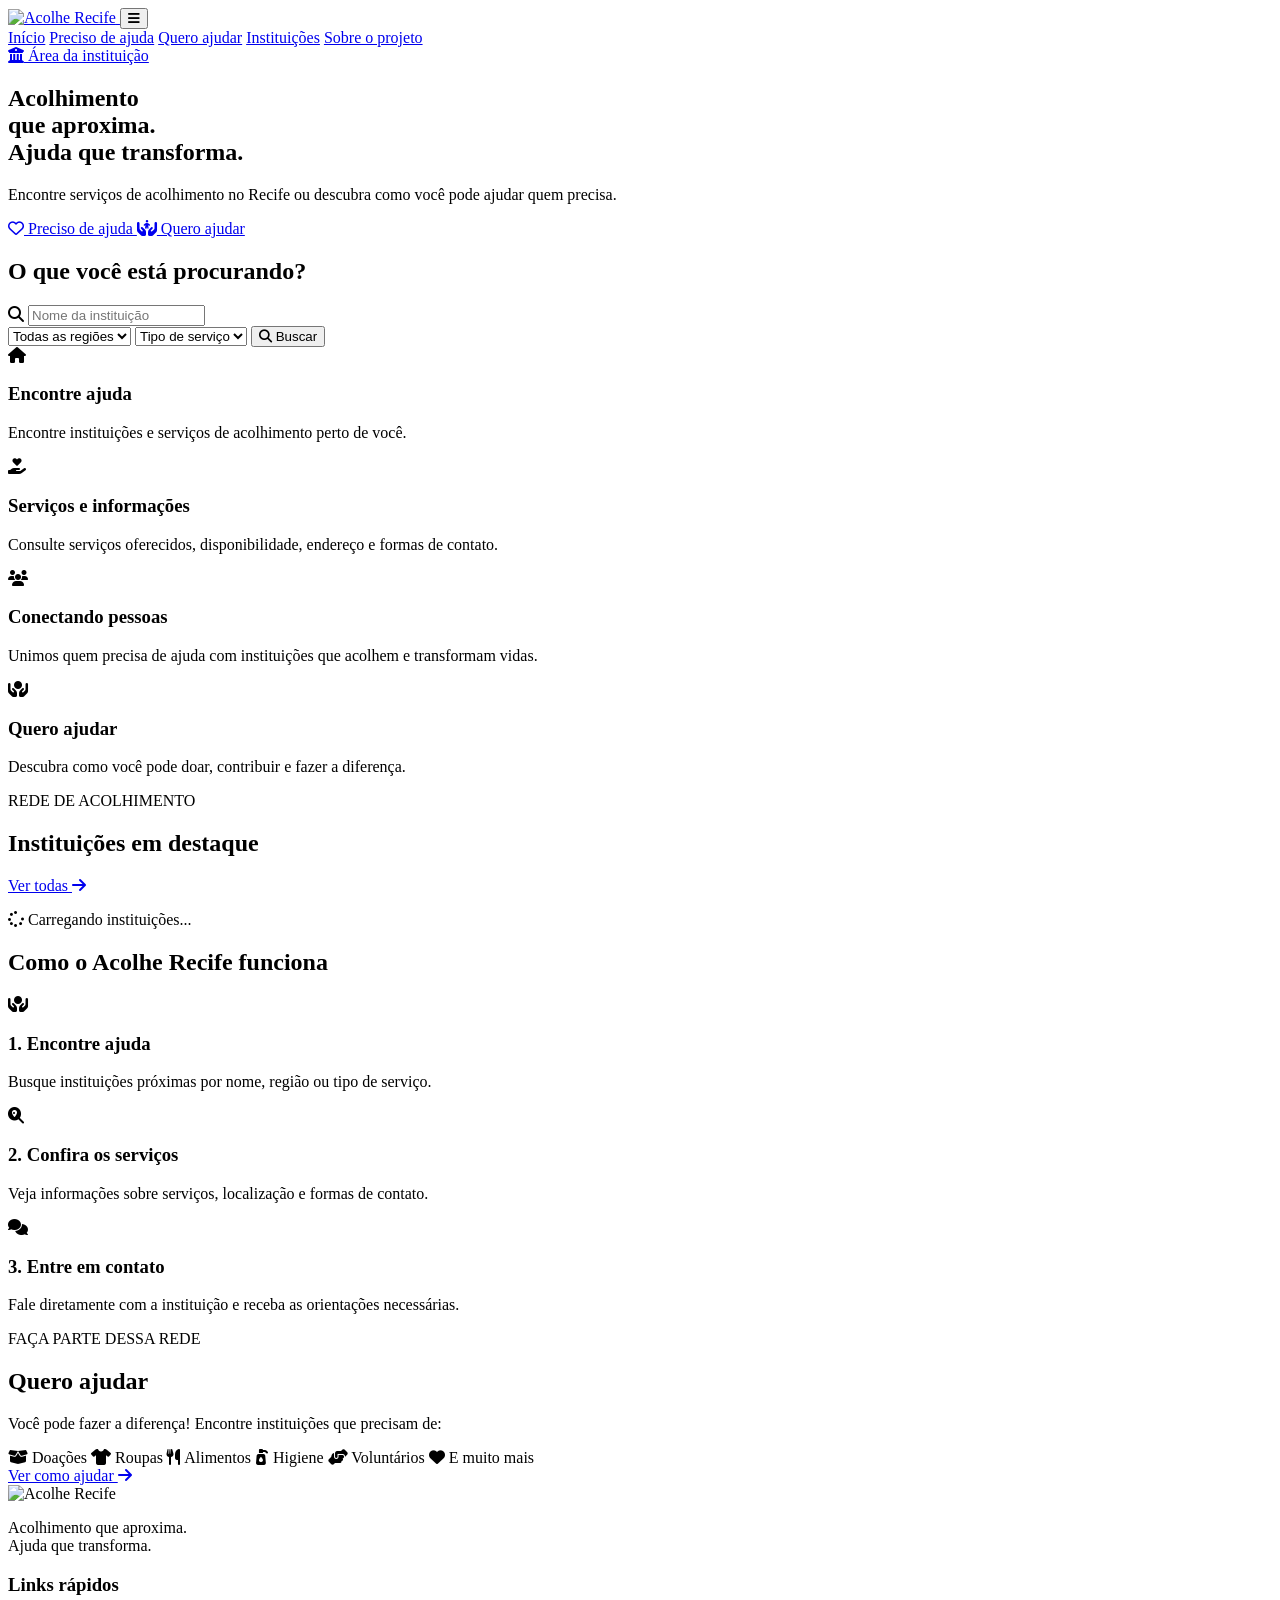
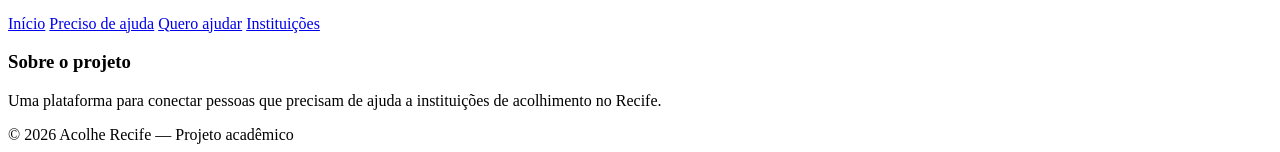
==== acolhe-recife/frontend/html/index.html @ af73bad9 "att site mudei o banco de dados e ajeitando o front Co-Authored-By: João Assis <229224528+JaoAssis28" ====
<!DOCTYPE html>
<html lang="pt-BR">
<head>
  <meta charset="UTF-8">
  <meta name="viewport" content="width=device-width, initial-scale=1.0">
  <meta name="theme-color" content="#063da8">
  <meta name="description" content="Acolhe Recife: encontre instituições de acolhimento, serviços de assistência e formas de ajudar no Recife.">

  <title>ABRICIFE | Acolhe Recife</title>

  <link rel="stylesheet" href="css/style.css">
  <link rel="stylesheet" href="https://cdnjs.cloudflare.com/ajax/libs/font-awesome/6.5.2/css/all.min.css">
  <script src="js/main.js" defer></script>
</head>

<body>

  <!-- HEADER -->
  <header class="header">
    <div class="header-container">

      <a href="index.html" class="logo" aria-label="Acolhe Recife - Início">
        <img src="assets/img/logo.png" alt="Acolhe Recife">
      </a>

      <button
        class="menu-toggle"
        id="menu-toggle"
        type="button"
        aria-label="Abrir menu"
        aria-expanded="false"
        aria-controls="menu"
      >
        <i class="fa-solid fa-bars"></i>
      </button>

      <nav class="menu" id="menu" aria-label="Navegação principal">
        <a href="index.html" class="active" aria-current="page">Início</a>
        <a href="preciso-ajuda.html">Preciso de ajuda</a>
        <a href="quero-ajudar.html">Quero ajudar</a>
        <a href="instituicoes.html">Instituições</a>
        <a href="sobre.html">Sobre o projeto</a>
      </nav>

      <a href="area-instituicao.html" class="btn-instituicao">
        <i class="fa-solid fa-building-columns"></i>
        <span>Área da instituição</span>
      </a>

    </div>
  </header>

  <main>

    <!-- HERO -->
    <section class="hero">
      <div class="hero-content">

        <h1>
          Acolhimento<br>
          que aproxima.<br>
          Ajuda que transforma.
        </h1>

        <p>
          Encontre serviços de acolhimento no Recife
          ou descubra como você pode ajudar
          quem precisa.
        </p>

        <div class="hero-buttons">
          <a href="preciso-ajuda.html" class="btn-primary">
            <i class="fa-regular fa-heart"></i>
            Preciso de ajuda
          </a>

          <a href="quero-ajudar.html" class="btn-secondary">
            <i class="fa-solid fa-hands-holding-child"></i>
            Quero ajudar
          </a>
        </div>

      </div>
    </section>

    <!-- BUSCA -->
    <section class="search-box" aria-labelledby="search-title">
      <h2 id="search-title">O que você está procurando?</h2>

      <form class="search-form" id="search-form">

        <div class="input-search">
          <i class="fa-solid fa-magnifying-glass" aria-hidden="true"></i>

          <input
            type="search"
            id="search-name"
            name="nome"
            placeholder="Nome da instituição"
            aria-label="Nome da instituição"
          >
        </div>

        <select id="search-region" name="regiao" aria-label="Região">
          <option value="">Todas as regiões</option>
          <option value="Boa Vista">Boa Vista</option>
          <option value="Santo Amaro">Santo Amaro</option>
          <option value="Imbiribeira">Imbiribeira</option>
          <option value="Cordeiro">Cordeiro</option>
        </select>

        <select id="search-service" name="servico" aria-label="Tipo de serviço">
          <option value="">Tipo de serviço</option>
          <option value="Acolhimento">Acolhimento</option>
          <option value="Alimentação">Alimentação</option>
          <option value="Higiene">Higiene</option>
          <option value="Saúde">Saúde</option>
          <option value="Psicossocial">Psicossocial</option>
          <option value="Oficinas">Oficinas</option>
        </select>

        <button type="submit" class="btn-search">
          <i class="fa-solid fa-magnifying-glass"></i>
          Buscar
        </button>

      </form>
    </section>

    <!-- BENEFÍCIOS -->
    <section class="benefits" aria-label="Como podemos ajudar">

      <article class="benefit">
        <div class="benefit-icon">
          <i class="fa-solid fa-house"></i>
        </div>

        <div>
          <h3>Encontre ajuda</h3>
          <p>
            Encontre instituições e serviços de
            acolhimento perto de você.
          </p>
        </div>
      </article>

      <article class="benefit">
        <div class="benefit-icon">
          <i class="fa-solid fa-hand-holding-heart"></i>
        </div>

        <div>
          <h3>Serviços e informações</h3>
          <p>
            Consulte serviços oferecidos,
            disponibilidade, endereço
            e formas de contato.
          </p>
        </div>
      </article>

      <article class="benefit">
        <div class="benefit-icon">
          <i class="fa-solid fa-users"></i>
        </div>

        <div>
          <h3>Conectando pessoas</h3>
          <p>
            Unimos quem precisa de ajuda com
            instituições que acolhem e
            transformam vidas.
          </p>
        </div>
      </article>

      <article class="benefit">
        <div class="benefit-icon">
          <i class="fa-solid fa-hands-holding-circle"></i>
        </div>

        <div>
          <h3>Quero ajudar</h3>
          <p>
            Descubra como você pode doar,
            contribuir e fazer a diferença.
          </p>
        </div>
      </article>

    </section>

    <!-- INSTITUIÇÕES -->
    <section class="institutions" id="instituicoes">

      <div class="section-header">
        <div>
          <span class="section-label">REDE DE ACOLHIMENTO</span>
          <h2>Instituições em destaque</h2>
        </div>

        <a href="instituicoes.html" class="see-all">
          Ver todas
          <i class="fa-solid fa-arrow-right"></i>
        </a>
      </div>

      <p class="search-feedback" id="search-feedback" role="status" aria-live="polite"></p>

      <div class="institution-list" id="lista-instituicoes">
        <p class="loading-message">
          <i class="fa-solid fa-spinner fa-spin"></i>
          Carregando instituições...
        </p>
      </div>

    </section>

    <!-- COMO FUNCIONA -->
    <section class="how-it-works">

      <div class="how-content">
        <h2>Como o Acolhe Recife funciona</h2>

        <div class="steps">

          <article class="step">
            <div class="step-icon">
              <i class="fa-solid fa-hands-holding-circle"></i>
            </div>
            <h3>1. Encontre ajuda</h3>
            <p>
              Busque instituições próximas por
              nome, região ou tipo de serviço.
            </p>
          </article>

          <article class="step">
            <div class="step-icon">
              <i class="fa-solid fa-magnifying-glass-location"></i>
            </div>
            <h3>2. Confira os serviços</h3>
            <p>
              Veja informações sobre serviços,
              localização e formas de contato.
            </p>
          </article>

          <article class="step">
            <div class="step-icon">
              <i class="fa-solid fa-comments"></i>
            </div>
            <h3>3. Entre em contato</h3>
            <p>
              Fale diretamente com a instituição
              e receba as orientações necessárias.
            </p>
          </article>

        </div>
      </div>

      <div class="help-content">
        <span class="section-label">FAÇA PARTE DESSA REDE</span>
        <h2>Quero ajudar</h2>

        <p>
          Você pode fazer a diferença!
          Encontre instituições que precisam de:
        </p>

        <div class="help-options">
          <span><i class="fa-solid fa-box-open"></i> Doações</span>
          <span><i class="fa-solid fa-shirt"></i> Roupas</span>
          <span><i class="fa-solid fa-utensils"></i> Alimentos</span>
          <span><i class="fa-solid fa-pump-soap"></i> Higiene</span>
          <span><i class="fa-solid fa-handshake-angle"></i> Voluntários</span>
          <span><i class="fa-solid fa-heart"></i> E muito mais</span>
        </div>

        <a href="quero-ajudar.html" class="btn-primary">
          Ver como ajudar
          <i class="fa-solid fa-arrow-right"></i>
        </a>
      </div>

    </section>

  </main>

  <!-- FOOTER -->
  <footer class="footer">
    <div class="footer-content">

      <div class="footer-brand">
        <img src="assets/img/logo.png" alt="Acolhe Recife">

        <p>
          Acolhimento que aproxima.<br>
          Ajuda que transforma.
        </p>
      </div>

      <div class="footer-links">
        <h3>Links rápidos</h3>
        <a href="index.html">Início</a>
        <a href="preciso-ajuda.html">Preciso de ajuda</a>
        <a href="quero-ajudar.html">Quero ajudar</a>
        <a href="instituicoes.html">Instituições</a>
      </div>

      <div class="footer-about">
        <h3>Sobre o projeto</h3>
        <p>
          Uma plataforma para conectar pessoas
          que precisam de ajuda a instituições
          de acolhimento no Recife.
        </p>
      </div>

    </div>

    <div class="copyright">
      © 2026 Acolhe Recife — Projeto acadêmico
    </div>
  </footer>

</body>
</html>
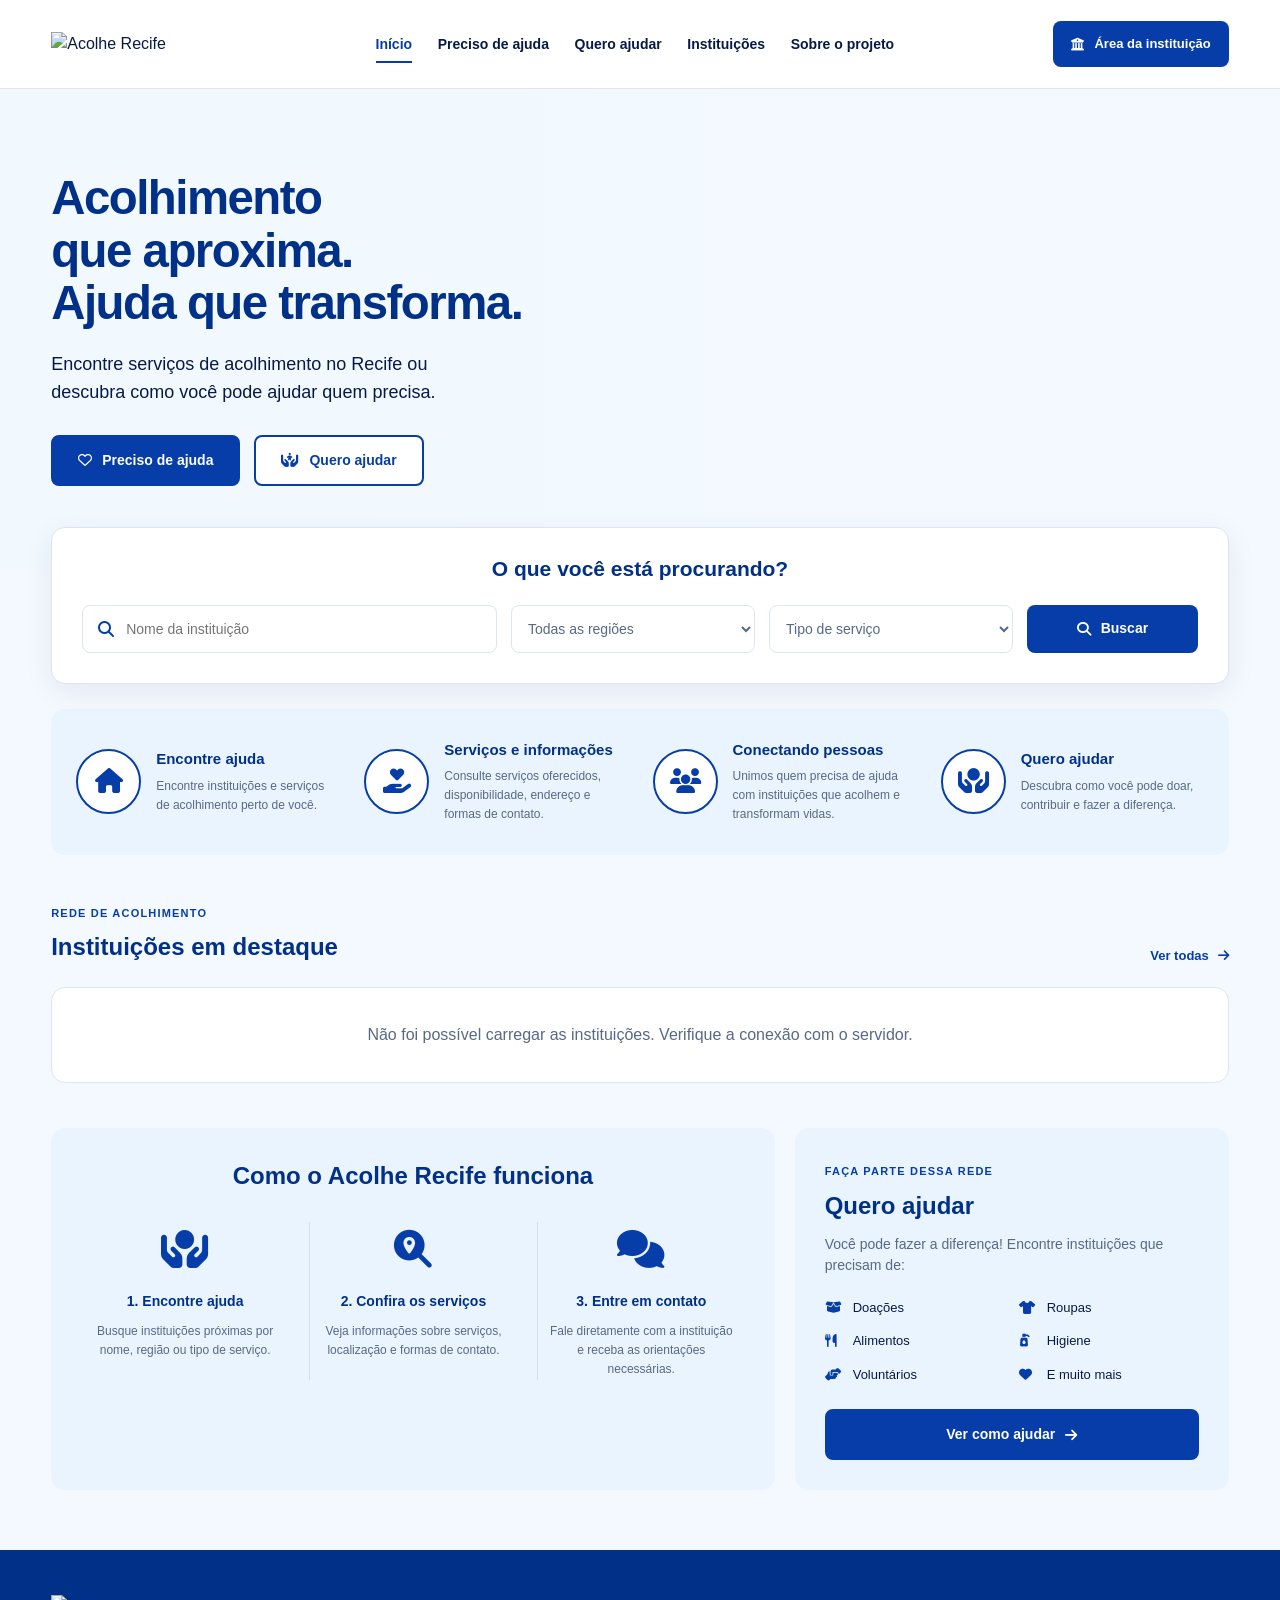
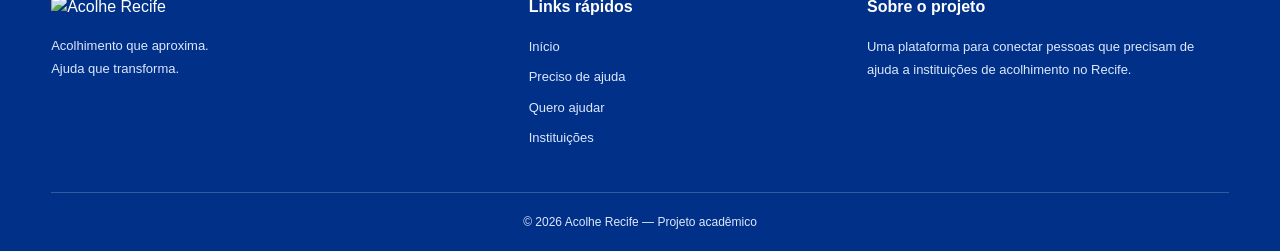
==== commit fa593569: "index e quero ajudar Co-Authored-By: João Assis <229224528+JaoAssis28@users.noreply.github.com> Co-A" ====
--- a/acolhe-recife/frontend/html/index.html
+++ b/acolhe-recife/frontend/html/index.html
@@ -4,23 +4,27 @@
   <meta charset="UTF-8">
   <meta name="viewport" content="width=device-width, initial-scale=1.0">
   <meta name="theme-color" content="#063da8">
-  <meta name="description" content="Acolhe Recife: encontre instituições de acolhimento, serviços de assistência e formas de ajudar no Recife.">
+  <meta
+    name="description"
+    content="Acolhe Recife: encontre instituições de acolhimento, serviços de assistência e formas de ajudar no Recife."
+  >
 
   <title>ABRICIFE | Acolhe Recife</title>
 
-  <link rel="stylesheet" href="css/style.css">
-  <link rel="stylesheet" href="https://cdnjs.cloudflare.com/ajax/libs/font-awesome/6.5.2/css/all.min.css">
-  <script src="js/main.js" defer></script>
+  <link rel="stylesheet" href="../css/style.css">
+  <link
+    rel="stylesheet"
+    href="https://cdnjs.cloudflare.com/ajax/libs/font-awesome/6.5.2/css/all.min.css"
+  >
+
+  <script src="../js/main.js" defer></script>
 </head>
 
 <body>
-
-  <!-- HEADER -->
   <header class="header">
     <div class="header-container">
-
       <a href="index.html" class="logo" aria-label="Acolhe Recife - Início">
-        <img src="assets/img/logo.png" alt="Acolhe Recife">
+        <img src="../assets/img/logo.png" alt="Acolhe Recife">
       </a>
 
       <button
@@ -42,20 +46,16 @@
         <a href="sobre.html">Sobre o projeto</a>
       </nav>
 
-      <a href="area-instituicao.html" class="btn-instituicao">
+      <a href="login.html" class="btn-instituicao">
         <i class="fa-solid fa-building-columns"></i>
         <span>Área da instituição</span>
       </a>
-
     </div>
   </header>
 
   <main>
-
-    <!-- HERO -->
     <section class="hero">
       <div class="hero-content">
-
         <h1>
           Acolhimento<br>
           que aproxima.<br>
@@ -64,8 +64,7 @@
 
         <p>
           Encontre serviços de acolhimento no Recife
-          ou descubra como você pode ajudar
-          quem precisa.
+          ou descubra como você pode ajudar quem precisa.
         </p>
 
         <div class="hero-buttons">
@@ -79,16 +78,13 @@
             Quero ajudar
           </a>
         </div>
-
-      </div>
-    </section>
-
-    <!-- BUSCA -->
+      </div>
+    </section>
+
     <section class="search-box" aria-labelledby="search-title">
       <h2 id="search-title">O que você está procurando?</h2>
 
       <form class="search-form" id="search-form">
-
         <div class="input-search">
           <i class="fa-solid fa-magnifying-glass" aria-hidden="true"></i>
 
@@ -123,13 +119,10 @@
           <i class="fa-solid fa-magnifying-glass"></i>
           Buscar
         </button>
-
       </form>
     </section>
 
-    <!-- BENEFÍCIOS -->
     <section class="benefits" aria-label="Como podemos ajudar">
-
       <article class="benefit">
         <div class="benefit-icon">
           <i class="fa-solid fa-house"></i>
@@ -153,8 +146,7 @@
           <h3>Serviços e informações</h3>
           <p>
             Consulte serviços oferecidos,
-            disponibilidade, endereço
-            e formas de contato.
+            disponibilidade, endereço e formas de contato.
           </p>
         </div>
       </article>
@@ -168,8 +160,7 @@
           <h3>Conectando pessoas</h3>
           <p>
             Unimos quem precisa de ajuda com
-            instituições que acolhem e
-            transformam vidas.
+            instituições que acolhem e transformam vidas.
           </p>
         </div>
       </article>
@@ -187,12 +178,9 @@
           </p>
         </div>
       </article>
-
-    </section>
-
-    <!-- INSTITUIÇÕES -->
+    </section>
+
     <section class="institutions" id="instituicoes">
-
       <div class="section-header">
         <div>
           <span class="section-label">REDE DE ACOLHIMENTO</span>
@@ -205,7 +193,12 @@
         </a>
       </div>
 
-      <p class="search-feedback" id="search-feedback" role="status" aria-live="polite"></p>
+      <p
+        class="search-feedback"
+        id="search-feedback"
+        role="status"
+        aria-live="polite"
+      ></p>
 
       <div class="institution-list" id="lista-instituicoes">
         <p class="loading-message">
@@ -213,21 +206,18 @@
           Carregando instituições...
         </p>
       </div>
-
-    </section>
-
-    <!-- COMO FUNCIONA -->
+    </section>
+
     <section class="how-it-works">
-
       <div class="how-content">
         <h2>Como o Acolhe Recife funciona</h2>
 
         <div class="steps">
-
           <article class="step">
             <div class="step-icon">
               <i class="fa-solid fa-hands-holding-circle"></i>
             </div>
+
             <h3>1. Encontre ajuda</h3>
             <p>
               Busque instituições próximas por
@@ -239,6 +229,7 @@
             <div class="step-icon">
               <i class="fa-solid fa-magnifying-glass-location"></i>
             </div>
+
             <h3>2. Confira os serviços</h3>
             <p>
               Veja informações sobre serviços,
@@ -250,13 +241,13 @@
             <div class="step-icon">
               <i class="fa-solid fa-comments"></i>
             </div>
+
             <h3>3. Entre em contato</h3>
             <p>
               Fale diretamente com a instituição
               e receba as orientações necessárias.
             </p>
           </article>
-
         </div>
       </div>
 
@@ -270,12 +261,35 @@
         </p>
 
         <div class="help-options">
-          <span><i class="fa-solid fa-box-open"></i> Doações</span>
-          <span><i class="fa-solid fa-shirt"></i> Roupas</span>
-          <span><i class="fa-solid fa-utensils"></i> Alimentos</span>
-          <span><i class="fa-solid fa-pump-soap"></i> Higiene</span>
-          <span><i class="fa-solid fa-handshake-angle"></i> Voluntários</span>
-          <span><i class="fa-solid fa-heart"></i> E muito mais</span>
+          <span>
+            <i class="fa-solid fa-box-open"></i>
+            Doações
+          </span>
+
+          <span>
+            <i class="fa-solid fa-shirt"></i>
+            Roupas
+          </span>
+
+          <span>
+            <i class="fa-solid fa-utensils"></i>
+            Alimentos
+          </span>
+
+          <span>
+            <i class="fa-solid fa-pump-soap"></i>
+            Higiene
+          </span>
+
+          <span>
+            <i class="fa-solid fa-handshake-angle"></i>
+            Voluntários
+          </span>
+
+          <span>
+            <i class="fa-solid fa-heart"></i>
+            E muito mais
+          </span>
         </div>
 
         <a href="quero-ajudar.html" class="btn-primary">
@@ -283,17 +297,13 @@
           <i class="fa-solid fa-arrow-right"></i>
         </a>
       </div>
-
-    </section>
-
+    </section>
   </main>
 
-  <!-- FOOTER -->
   <footer class="footer">
     <div class="footer-content">
-
       <div class="footer-brand">
-        <img src="assets/img/logo.png" alt="Acolhe Recife">
+        <img src="../assets/img/logo.png" alt="Acolhe Recife">
 
         <p>
           Acolhimento que aproxima.<br>
@@ -317,13 +327,11 @@
           de acolhimento no Recife.
         </p>
       </div>
-
     </div>
 
     <div class="copyright">
       © 2026 Acolhe Recife — Projeto acadêmico
     </div>
   </footer>
-
 </body>
 </html>
--- a/acolhe-recife/frontend/css/style.css
+++ b/acolhe-recife/frontend/css/style.css
@@ -0,0 +1,836 @@
+
+:root {
+  --primary: #063da8;
+  --primary-dark: #003087;
+  --primary-light: #eaf4ff;
+  --background: #f4f9ff;
+  --white: #ffffff;
+  --text: #071a45;
+  --muted: #586985;
+  --border: #dce5f0;
+  --shadow: 0 8px 30px rgba(7, 26, 69, 0.07);
+  --radius: 14px;
+}
+
+* {
+  margin: 0;
+  padding: 0;
+  box-sizing: border-box;
+}
+
+html {
+  scroll-behavior: smooth;
+}
+
+body {
+  font-family: Arial, Helvetica, sans-serif;
+  color: var(--text);
+  background: var(--background);
+  line-height: 1.5;
+}
+
+a {
+  text-decoration: none;
+  color: inherit;
+}
+
+button,
+input,
+select {
+  font: inherit;
+}
+
+button {
+  cursor: pointer;
+}
+
+img {
+  display: block;
+  max-width: 100%;
+}
+
+:focus-visible {
+  outline: 3px solid #57a9ff;
+  outline-offset: 3px;
+}
+
+/* HEADER */
+
+.header {
+  position: relative;
+  z-index: 20;
+  background: var(--white);
+  border-bottom: 1px solid var(--border);
+}
+
+.header-container {
+  width: min(1400px, 92%);
+  min-height: 88px;
+  margin: auto;
+  display: flex;
+  align-items: center;
+  justify-content: space-between;
+  gap: 25px;
+}
+
+.logo {
+  flex-shrink: 0;
+}
+
+.logo img {
+  width: 165px;
+  max-height: 65px;
+  object-fit: contain;
+}
+
+.menu {
+  display: flex;
+  align-items: center;
+  justify-content: center;
+  gap: clamp(15px, 2vw, 35px);
+  flex: 1;
+}
+
+.menu a {
+  position: relative;
+  padding: 12px 0;
+  font-size: 14px;
+  font-weight: 600;
+  white-space: nowrap;
+  transition: color 0.2s;
+}
+
+.menu a:hover,
+.menu a.active {
+  color: var(--primary);
+}
+
+.menu a.active::after {
+  content: "";
+  position: absolute;
+  bottom: 4px;
+  left: 0;
+  width: 100%;
+  height: 2px;
+  background: var(--primary);
+}
+
+.btn-instituicao,
+.btn-primary,
+.btn-secondary,
+.btn-search,
+.btn-detalhes {
+  display: inline-flex;
+  align-items: center;
+  justify-content: center;
+  gap: 10px;
+  border-radius: 8px;
+  font-weight: 700;
+  transition:
+    background 0.2s,
+    color 0.2s,
+    border-color 0.2s,
+    transform 0.2s;
+}
+
+.btn-instituicao {
+  padding: 13px 18px;
+  background: var(--primary);
+  color: var(--white);
+  font-size: 13px;
+  white-space: nowrap;
+}
+
+.btn-instituicao:hover,
+.btn-primary:hover,
+.btn-search:hover {
+  background: var(--primary-dark);
+  transform: translateY(-2px);
+}
+
+.menu-toggle {
+  display: none;
+  border: 0;
+  background: transparent;
+  color: var(--primary);
+  font-size: 23px;
+}
+
+/* HERO */
+
+.hero {
+  position: relative;
+  min-height: 480px;
+  display: flex;
+  align-items: center;
+  padding: 65px max(4%, calc((100% - 1400px) / 2));
+  overflow: hidden;
+
+  background:
+    linear-gradient(
+      90deg,
+      #f1f9ff 0%,
+      rgba(241, 249, 255, 0.98) 25%,
+      rgba(241, 249, 255, 0.82) 40%,
+      rgba(241, 249, 255, 0.15) 70%
+    ),
+    url("../assets/img/recife.jpg") center / cover no-repeat;
+}
+
+.hero-content {
+  position: relative;
+  z-index: 1;
+  max-width: 610px;
+}
+
+.hero h1 {
+  color: var(--primary-dark);
+  font-size: clamp(34px, 3.7vw, 54px);
+  line-height: 1.1;
+  letter-spacing: -1.5px;
+  margin-bottom: 22px;
+}
+
+.hero p {
+  max-width: 440px;
+  font-size: 18px;
+  line-height: 1.55;
+  margin-bottom: 28px;
+}
+
+.hero-buttons {
+  display: flex;
+  flex-wrap: wrap;
+  gap: 14px;
+}
+
+.btn-primary,
+.btn-secondary {
+  min-height: 48px;
+  padding: 13px 25px;
+  font-size: 14px;
+}
+
+.btn-primary {
+  background: var(--primary);
+  color: var(--white);
+  border: 2px solid var(--primary);
+}
+
+.btn-secondary {
+  background: var(--white);
+  color: var(--primary);
+  border: 2px solid var(--primary);
+}
+
+.btn-secondary:hover {
+  background: var(--primary-light);
+  transform: translateY(-2px);
+}
+
+/* BUSCA */
+
+.search-box {
+  position: relative;
+  z-index: 5;
+  width: min(1200px, 92%);
+  margin: -42px auto 25px;
+  padding: 25px 30px 30px;
+  background: var(--white);
+  border: 1px solid var(--border);
+  border-radius: var(--radius);
+  box-shadow: var(--shadow);
+}
+
+.search-box h2 {
+  text-align: center;
+  color: var(--primary-dark);
+  font-size: 21px;
+  margin-bottom: 20px;
+}
+
+.search-form {
+  display: grid;
+  grid-template-columns: 1.7fr 1fr 1fr 0.7fr;
+  gap: 14px;
+}
+
+.input-search,
+.search-form select {
+  width: 100%;
+  min-width: 0;
+  height: 48px;
+  border: 1px solid var(--border);
+  border-radius: 8px;
+  background: var(--white);
+}
+
+.input-search {
+  display: flex;
+  align-items: center;
+  gap: 12px;
+  padding: 0 15px;
+}
+
+.input-search i {
+  color: var(--primary);
+}
+
+.input-search input {
+  width: 100%;
+  min-width: 0;
+  height: 100%;
+  border: 0;
+  outline: 0;
+  background: transparent;
+  font-size: 14px;
+}
+
+.search-form select {
+  padding: 0 12px;
+  color: var(--muted);
+  font-size: 14px;
+}
+
+.btn-search {
+  min-height: 48px;
+  border: 0;
+  background: var(--primary);
+  color: var(--white);
+  font-size: 14px;
+}
+
+/* BENEFÍCIOS */
+
+.benefits {
+  width: min(1400px, 92%);
+  margin: 25px auto;
+  padding: 30px 25px;
+  display: grid;
+  grid-template-columns: repeat(4, minmax(0, 1fr));
+  gap: 25px;
+  background: #eaf4ff;
+  border-radius: var(--radius);
+}
+
+.benefit {
+  display: flex;
+  align-items: center;
+  gap: 15px;
+}
+
+.benefit-icon {
+  width: 65px;
+  height: 65px;
+  flex-shrink: 0;
+  display: flex;
+  align-items: center;
+  justify-content: center;
+  border: 2px solid var(--primary);
+  border-radius: 50%;
+  color: var(--primary);
+  background: var(--white);
+  font-size: 25px;
+}
+
+.benefit h3 {
+  color: var(--primary-dark);
+  font-size: 15px;
+  margin-bottom: 6px;
+}
+
+.benefit p {
+  color: var(--muted);
+  font-size: 12px;
+  line-height: 1.6;
+}
+
+/* INSTITUIÇÕES */
+
+.institutions {
+  width: min(1400px, 92%);
+  margin: 45px auto;
+}
+
+.section-header {
+  display: flex;
+  align-items: end;
+  justify-content: space-between;
+  gap: 20px;
+  margin-bottom: 22px;
+}
+
+.section-label {
+  display: inline-block;
+  color: var(--primary);
+  font-size: 11px;
+  font-weight: 800;
+  letter-spacing: 1.2px;
+  margin-bottom: 8px;
+}
+
+.section-header h2,
+.how-it-works h2 {
+  color: var(--primary-dark);
+  font-size: 24px;
+}
+
+.see-all {
+  display: inline-flex;
+  align-items: center;
+  gap: 9px;
+  color: var(--primary);
+  font-size: 13px;
+  font-weight: 700;
+}
+
+.see-all:hover {
+  text-decoration: underline;
+}
+
+.search-feedback {
+  color: var(--muted);
+  font-size: 13px;
+  margin-bottom: 12px;
+}
+
+.search-feedback:empty {
+  display: none;
+}
+
+.institution-list {
+  display: grid;
+  grid-template-columns: repeat(4, minmax(0, 1fr));
+  gap: 20px;
+}
+
+.institution-card {
+  display: flex;
+  flex-direction: column;
+  overflow: hidden;
+  background: var(--white);
+  border: 1px solid var(--border);
+  border-radius: 12px;
+  box-shadow: 0 3px 15px rgba(7, 26, 69, 0.04);
+  transition: transform 0.2s, box-shadow 0.2s;
+}
+
+.institution-card:hover {
+  transform: translateY(-4px);
+  box-shadow: var(--shadow);
+}
+
+.institution-image {
+  height: 145px;
+  display: flex;
+  align-items: center;
+  justify-content: center;
+  background: linear-gradient(135deg, #dceeff, #f0f8ff);
+  color: var(--primary);
+  font-size: 38px;
+}
+
+.institution-info {
+  display: flex;
+  flex-direction: column;
+  flex: 1;
+  padding: 18px;
+}
+
+.status {
+  align-self: flex-start;
+  display: inline-flex;
+  align-items: center;
+  padding: 5px 10px;
+  margin-bottom: 12px;
+  border-radius: 20px;
+  font-size: 11px;
+  font-weight: 700;
+}
+
+.available {
+  color: #16834c;
+  background: #e5f8ed;
+}
+
+.limited {
+  color: #a66a00;
+  background: #fff3d9;
+}
+
+.unavailable {
+  color: #bd3030;
+  background: #ffebeb;
+}
+
+.unknown {
+  color: #52617c;
+  background: #edf1f6;
+}
+
+.institution-info h3 {
+  color: var(--primary-dark);
+  font-size: 16px;
+  line-height: 1.35;
+  margin-bottom: 12px;
+}
+
+.institution-info p {
+  color: var(--muted);
+  font-size: 12px;
+  line-height: 1.6;
+  margin-bottom: 10px;
+  overflow-wrap: anywhere;
+}
+
+.location i {
+  color: var(--primary);
+  margin-right: 5px;
+}
+
+.btn-detalhes {
+  width: 100%;
+  min-height: 39px;
+  padding: 9px 12px;
+  margin-top: auto;
+  border: 1px solid var(--primary);
+  color: var(--primary);
+  background: var(--white);
+  font-size: 12px;
+}
+
+.btn-detalhes:hover {
+  background: var(--primary);
+  color: var(--white);
+}
+
+.loading-message,
+.empty-message {
+  grid-column: 1 / -1;
+  padding: 35px 20px;
+  text-align: center;
+  color: var(--muted);
+  background: var(--white);
+  border: 1px solid var(--border);
+  border-radius: var(--radius);
+}
+
+/* COMO FUNCIONA */
+
+.how-it-works {
+  width: min(1400px, 92%);
+  margin: 45px auto 60px;
+  display: grid;
+  grid-template-columns: 1.5fr 0.9fr;
+  gap: 20px;
+}
+
+.how-content,
+.help-content {
+  padding: 30px;
+  background: #eaf4ff;
+  border-radius: var(--radius);
+}
+
+.how-content h2 {
+  text-align: center;
+  margin-bottom: 28px;
+}
+
+.steps {
+  display: grid;
+  grid-template-columns: repeat(3, minmax(0, 1fr));
+  gap: 20px;
+}
+
+.step {
+  text-align: center;
+  padding: 0 10px;
+}
+
+.step + .step {
+  border-left: 1px solid #d2e0f0;
+}
+
+.step-icon {
+  color: var(--primary);
+  font-size: 38px;
+  margin-bottom: 12px;
+}
+
+.step h3 {
+  color: var(--primary-dark);
+  font-size: 14px;
+  margin-bottom: 10px;
+}
+
+.step p {
+  color: var(--muted);
+  font-size: 12px;
+  line-height: 1.6;
+}
+
+.help-content h2 {
+  margin-bottom: 10px;
+}
+
+.help-content > p {
+  color: var(--muted);
+  font-size: 14px;
+  margin-bottom: 22px;
+}
+
+.help-options {
+  display: grid;
+  grid-template-columns: repeat(2, minmax(0, 1fr));
+  gap: 14px;
+  margin-bottom: 25px;
+}
+
+.help-options span {
+  display: flex;
+  align-items: center;
+  gap: 10px;
+  font-size: 13px;
+}
+
+.help-options i {
+  color: var(--primary);
+  width: 18px;
+}
+
+.help-content .btn-primary {
+  width: 100%;
+}
+
+/* FOOTER */
+
+.footer {
+  background: var(--primary-dark);
+  color: var(--white);
+  padding: 45px 4% 20px;
+}
+
+.footer-content {
+  width: min(1400px, 100%);
+  margin: auto;
+  display: grid;
+  grid-template-columns: 1.5fr 1fr 1.3fr;
+  gap: 60px;
+}
+
+.footer-brand img {
+  width: 155px;
+  max-height: 80px;
+  object-fit: contain;
+  margin-bottom: 15px;
+}
+
+.footer h3 {
+  font-size: 16px;
+  margin-bottom: 16px;
+}
+
+.footer p,
+.footer a {
+  font-size: 13px;
+  line-height: 1.8;
+  color: #dce8ff;
+}
+
+.footer-links a {
+  display: block;
+  margin-bottom: 7px;
+}
+
+.footer-links a:hover {
+  color: var(--white);
+  text-decoration: underline;
+}
+
+.copyright {
+  width: min(1400px, 100%);
+  margin: 35px auto 0;
+  padding-top: 20px;
+  border-top: 1px solid rgba(255, 255, 255, 0.2);
+  text-align: center;
+  color: #dce8ff;
+  font-size: 12px;
+}
+
+/* RESPONSIVIDADE */
+
+@media (max-width: 1200px) {
+  .menu {
+    gap: 15px;
+  }
+
+  .menu a {
+    font-size: 12px;
+  }
+
+  .benefits {
+    grid-template-columns: repeat(2, 1fr);
+  }
+
+  .institution-list {
+    grid-template-columns: repeat(3, minmax(0, 1fr));
+  }
+}
+
+@media (max-width: 900px) {
+  .header-container {
+    flex-wrap: wrap;
+    padding: 15px 0;
+  }
+
+  .menu-toggle {
+    display: block;
+    margin-left: auto;
+  }
+
+  .menu {
+    display: none;
+    order: 4;
+    flex-basis: 100%;
+    flex-direction: column;
+    align-items: stretch;
+    gap: 0;
+  }
+
+  .menu.open {
+    display: flex;
+  }
+
+  .menu a {
+    padding: 12px;
+    font-size: 14px;
+  }
+
+  .menu a.active::after {
+    display: none;
+  }
+
+  .btn-instituicao {
+    padding: 11px 13px;
+  }
+
+  .search-form {
+    grid-template-columns: repeat(2, minmax(0, 1fr));
+  }
+
+  .institution-list {
+    grid-template-columns: repeat(2, minmax(0, 1fr));
+  }
+
+  .how-it-works {
+    grid-template-columns: 1fr;
+  }
+}
+
+@media (max-width: 600px) {
+  .header-container {
+    width: 92%;
+    gap: 12px;
+  }
+
+  .logo img {
+    width: 125px;
+  }
+
+  .btn-instituicao {
+    font-size: 11px;
+    padding: 10px;
+  }
+
+  .hero {
+    min-height: 480px;
+    padding: 50px 5% 85px;
+    align-items: flex-start;
+    background:
+      linear-gradient(
+        90deg,
+        rgba(241,249,255,0.98),
+        rgba(241,249,255,0.85)
+      ),
+      url("../assets/img/recife.jpg") center / cover;
+  }
+
+  .hero h1 {
+    font-size: clamp(30px, 8vw, 40px);
+    letter-spacing: -1px;
+  }
+
+  .hero p {
+    font-size: 15px;
+  }
+
+  .hero-buttons {
+    flex-direction: column;
+    align-items: stretch;
+  }
+
+  .search-box {
+    padding: 22px 18px;
+    margin-top: -45px;
+  }
+
+  .search-box h2 {
+    font-size: 18px;
+  }
+
+  .search-form {
+    grid-template-columns: 1fr;
+  }
+
+  .benefits {
+    grid-template-columns: 1fr;
+    padding: 22px;
+  }
+
+  .institution-list {
+    grid-template-columns: 1fr;
+  }
+
+  .section-header {
+    align-items: flex-start;
+  }
+
+  .section-header h2 {
+    font-size: 21px;
+  }
+
+  .steps {
+    grid-template-columns: 1fr;
+    gap: 25px;
+  }
+
+  .step + .step {
+    border-left: 0;
+    border-top: 1px solid #d2e0f0;
+    padding-top: 25px;
+  }
+
+  .how-content,
+  .help-content {
+    padding: 25px 18px;
+  }
+
+  .footer-content {
+    grid-template-columns: 1fr;
+    gap: 30px;
+  }
+}
+
+@media (prefers-reduced-motion: reduce) {
+  html {
+    scroll-behavior: auto;
+  }
+
+  *,
+  *::before,
+  *::after {
+    transition-duration: 0.01ms !important;
+    animation-duration: 0.01ms !important;
+  }
+}
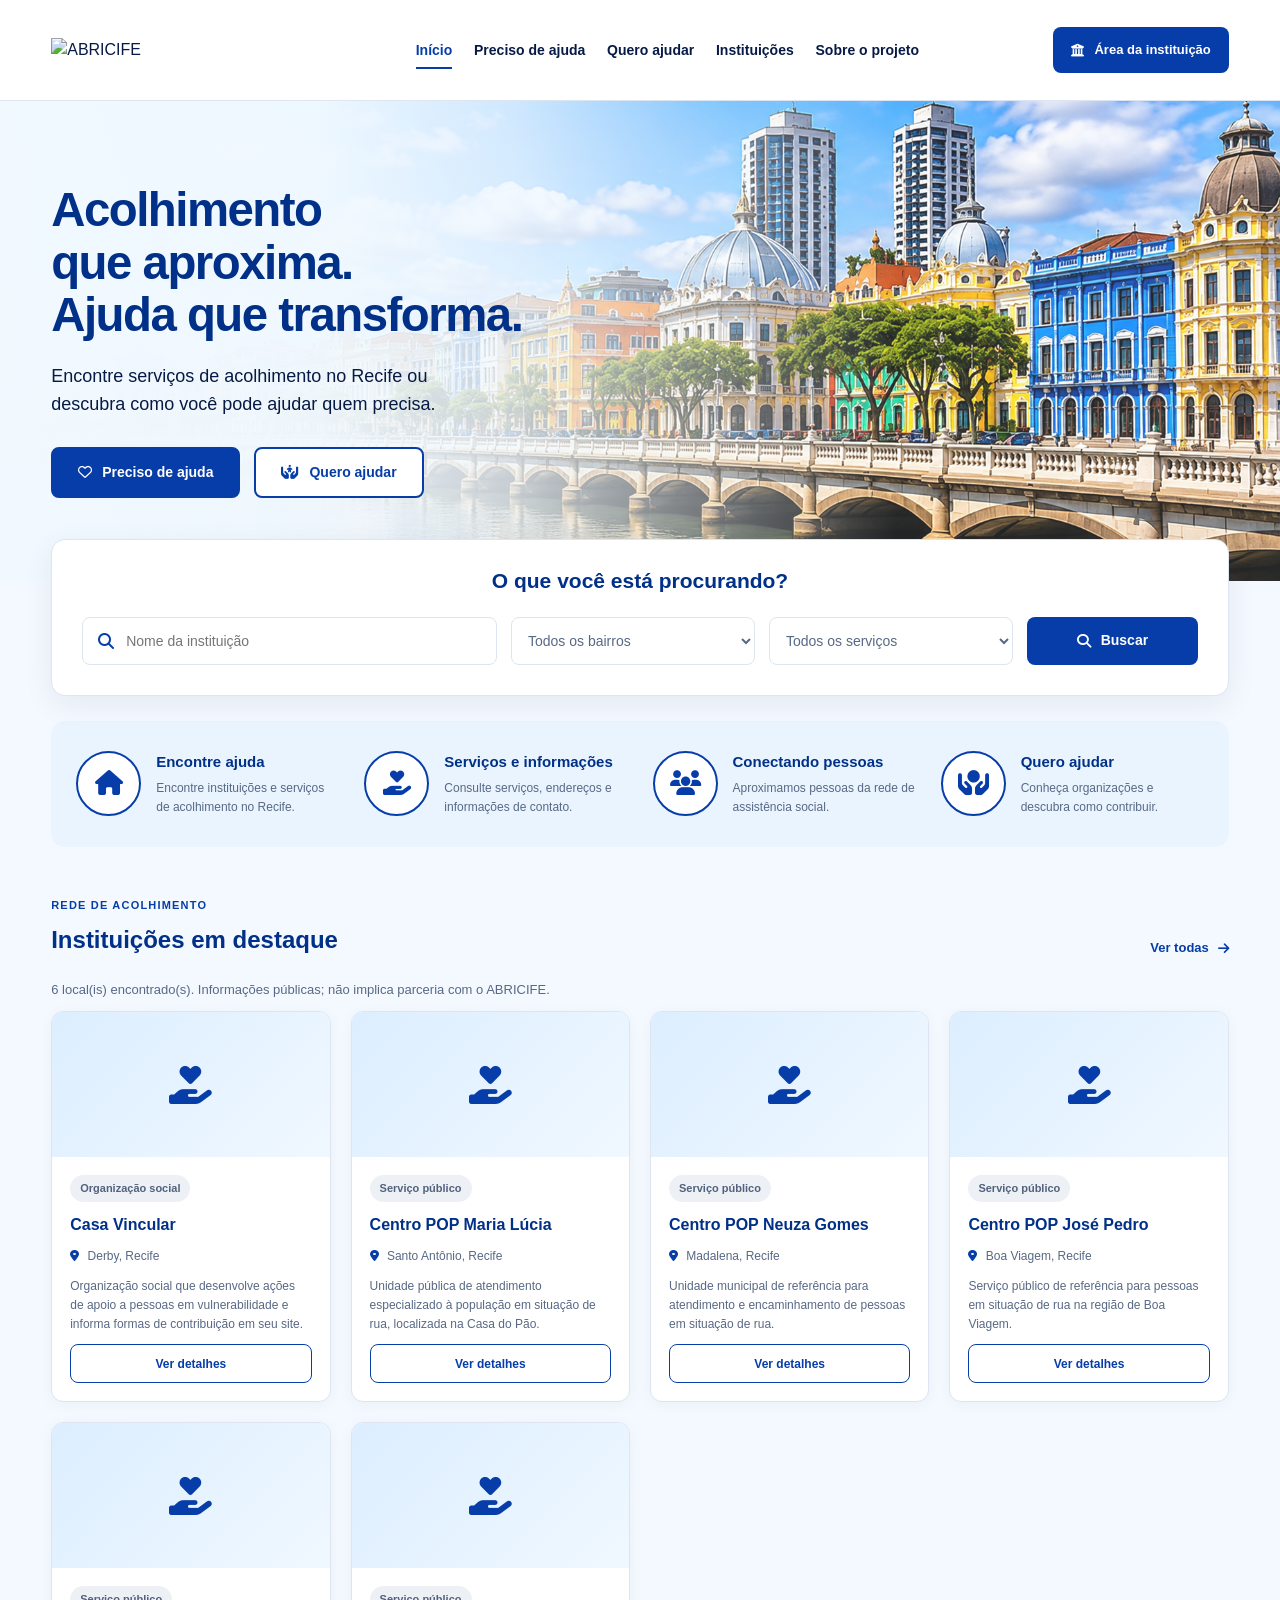
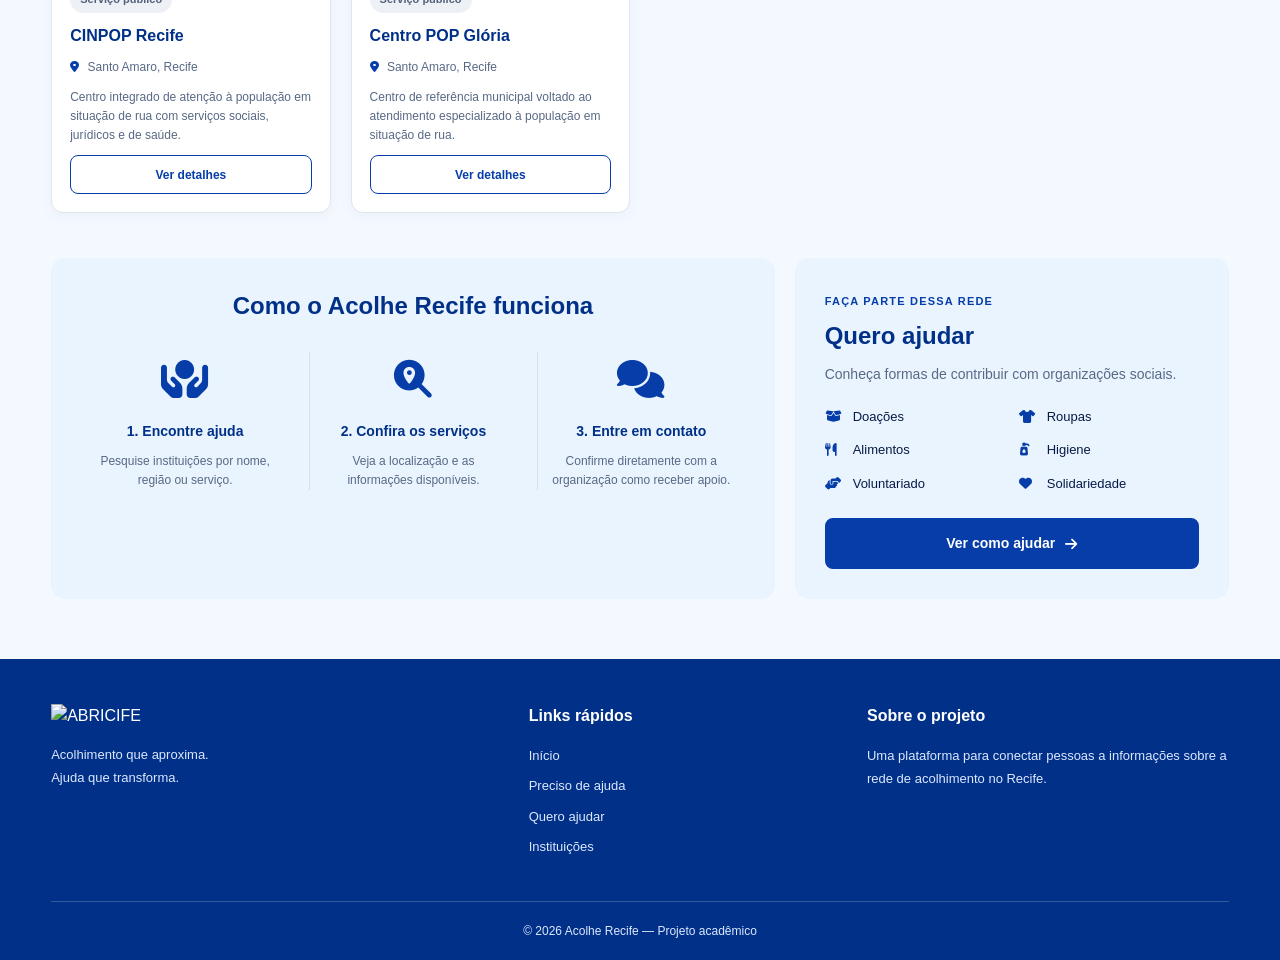
==== commit 7ca7a8f9: "finalizando site Co-Authored-By: João Assis <229224528+JaoAssis28@users.noreply.github.com> Co-Autho" ====
--- a/acolhe-recife/frontend/html/index.html
+++ b/acolhe-recife/frontend/html/index.html
@@ -2,39 +2,28 @@
 <html lang="pt-BR">
 <head>
   <meta charset="UTF-8">
-  <meta name="viewport" content="width=device-width, initial-scale=1.0">
+  <meta name="viewport" content="width=device-width, initial-scale=1">
   <meta name="theme-color" content="#063da8">
-  <meta
-    name="description"
-    content="Acolhe Recife: encontre instituições de acolhimento, serviços de assistência e formas de ajudar no Recife."
-  >
+  <meta name="description" content="Encontre instituições e serviços de apoio no Recife.">
 
   <title>ABRICIFE | Acolhe Recife</title>
 
   <link rel="stylesheet" href="../css/style.css">
-  <link
-    rel="stylesheet"
-    href="https://cdnjs.cloudflare.com/ajax/libs/font-awesome/6.5.2/css/all.min.css"
-  >
-
-  <script src="../js/main.js" defer></script>
+  <link rel="stylesheet" href="https://cdnjs.cloudflare.com/ajax/libs/font-awesome/6.5.2/css/all.min.css">
+
+  <script src="../js/dados.js" defer></script>
+  <script src="../js/catalogo.js" defer></script>
 </head>
-
 <body>
   <header class="header">
     <div class="header-container">
-      <a href="index.html" class="logo" aria-label="Acolhe Recife - Início">
-        <img src="../assets/img/logo.png" alt="Acolhe Recife">
+      <a href="index.html" class="logo" aria-label="ABRICIFE - Início">
+        <img src="../assets/img/logo.png" alt="ABRICIFE">
       </a>
 
-      <button
-        class="menu-toggle"
-        id="menu-toggle"
-        type="button"
-        aria-label="Abrir menu"
-        aria-expanded="false"
-        aria-controls="menu"
-      >
+      <button class="menu-toggle" id="menu-toggle"
+        type="button" aria-label="Abrir menu"
+        aria-expanded="false" aria-controls="menu">
         <i class="fa-solid fa-bars"></i>
       </button>
 
@@ -48,7 +37,7 @@
 
       <a href="login.html" class="btn-instituicao">
         <i class="fa-solid fa-building-columns"></i>
-        <span>Área da instituição</span>
+        Área da instituição
       </a>
     </div>
   </header>
@@ -86,33 +75,18 @@
 
       <form class="search-form" id="search-form">
         <div class="input-search">
-          <i class="fa-solid fa-magnifying-glass" aria-hidden="true"></i>
-
-          <input
-            type="search"
-            id="search-name"
-            name="nome"
+          <i class="fa-solid fa-magnifying-glass"></i>
+          <input type="search" id="search-name"
             placeholder="Nome da instituição"
-            aria-label="Nome da instituição"
-          >
-        </div>
-
-        <select id="search-region" name="regiao" aria-label="Região">
+            aria-label="Nome da instituição">
+        </div>
+
+        <select id="search-region" aria-label="Região">
           <option value="">Todas as regiões</option>
-          <option value="Boa Vista">Boa Vista</option>
-          <option value="Santo Amaro">Santo Amaro</option>
-          <option value="Imbiribeira">Imbiribeira</option>
-          <option value="Cordeiro">Cordeiro</option>
         </select>
 
-        <select id="search-service" name="servico" aria-label="Tipo de serviço">
-          <option value="">Tipo de serviço</option>
-          <option value="Acolhimento">Acolhimento</option>
-          <option value="Alimentação">Alimentação</option>
-          <option value="Higiene">Higiene</option>
-          <option value="Saúde">Saúde</option>
-          <option value="Psicossocial">Psicossocial</option>
-          <option value="Oficinas">Oficinas</option>
+        <select id="search-service" aria-label="Tipo de serviço">
+          <option value="">Todos os serviços</option>
         </select>
 
         <button type="submit" class="btn-search">
@@ -127,13 +101,9 @@
         <div class="benefit-icon">
           <i class="fa-solid fa-house"></i>
         </div>
-
         <div>
           <h3>Encontre ajuda</h3>
-          <p>
-            Encontre instituições e serviços de
-            acolhimento perto de você.
-          </p>
+          <p>Encontre instituições e serviços de acolhimento no Recife.</p>
         </div>
       </article>
 
@@ -141,13 +111,9 @@
         <div class="benefit-icon">
           <i class="fa-solid fa-hand-holding-heart"></i>
         </div>
-
         <div>
           <h3>Serviços e informações</h3>
-          <p>
-            Consulte serviços oferecidos,
-            disponibilidade, endereço e formas de contato.
-          </p>
+          <p>Consulte serviços, endereços e informações de contato.</p>
         </div>
       </article>
 
@@ -155,13 +121,9 @@
         <div class="benefit-icon">
           <i class="fa-solid fa-users"></i>
         </div>
-
         <div>
           <h3>Conectando pessoas</h3>
-          <p>
-            Unimos quem precisa de ajuda com
-            instituições que acolhem e transformam vidas.
-          </p>
+          <p>Aproximamos pessoas da rede de assistência social.</p>
         </div>
       </article>
 
@@ -169,13 +131,9 @@
         <div class="benefit-icon">
           <i class="fa-solid fa-hands-holding-circle"></i>
         </div>
-
         <div>
           <h3>Quero ajudar</h3>
-          <p>
-            Descubra como você pode doar,
-            contribuir e fazer a diferença.
-          </p>
+          <p>Conheça organizações e descubra como contribuir.</p>
         </div>
       </article>
     </section>
@@ -193,18 +151,10 @@
         </a>
       </div>
 
-      <p
-        class="search-feedback"
-        id="search-feedback"
-        role="status"
-        aria-live="polite"
-      ></p>
+      <p class="search-feedback" id="search-feedback" role="status"></p>
 
       <div class="institution-list" id="lista-instituicoes">
-        <p class="loading-message">
-          <i class="fa-solid fa-spinner fa-spin"></i>
-          Carregando instituições...
-        </p>
+        <p class="loading-message">Carregando instituições...</p>
       </div>
     </section>
 
@@ -217,36 +167,24 @@
             <div class="step-icon">
               <i class="fa-solid fa-hands-holding-circle"></i>
             </div>
-
             <h3>1. Encontre ajuda</h3>
-            <p>
-              Busque instituições próximas por
-              nome, região ou tipo de serviço.
-            </p>
+            <p>Pesquise instituições por nome, região ou serviço.</p>
           </article>
 
           <article class="step">
             <div class="step-icon">
               <i class="fa-solid fa-magnifying-glass-location"></i>
             </div>
-
             <h3>2. Confira os serviços</h3>
-            <p>
-              Veja informações sobre serviços,
-              localização e formas de contato.
-            </p>
+            <p>Veja a localização e as informações disponíveis.</p>
           </article>
 
           <article class="step">
             <div class="step-icon">
               <i class="fa-solid fa-comments"></i>
             </div>
-
             <h3>3. Entre em contato</h3>
-            <p>
-              Fale diretamente com a instituição
-              e receba as orientações necessárias.
-            </p>
+            <p>Confirme diretamente com a organização como receber apoio.</p>
           </article>
         </div>
       </div>
@@ -255,41 +193,15 @@
         <span class="section-label">FAÇA PARTE DESSA REDE</span>
         <h2>Quero ajudar</h2>
 
-        <p>
-          Você pode fazer a diferença!
-          Encontre instituições que precisam de:
-        </p>
+        <p>Conheça formas de contribuir com organizações sociais.</p>
 
         <div class="help-options">
-          <span>
-            <i class="fa-solid fa-box-open"></i>
-            Doações
-          </span>
-
-          <span>
-            <i class="fa-solid fa-shirt"></i>
-            Roupas
-          </span>
-
-          <span>
-            <i class="fa-solid fa-utensils"></i>
-            Alimentos
-          </span>
-
-          <span>
-            <i class="fa-solid fa-pump-soap"></i>
-            Higiene
-          </span>
-
-          <span>
-            <i class="fa-solid fa-handshake-angle"></i>
-            Voluntários
-          </span>
-
-          <span>
-            <i class="fa-solid fa-heart"></i>
-            E muito mais
-          </span>
+          <span><i class="fa-solid fa-box-open"></i> Doações</span>
+          <span><i class="fa-solid fa-shirt"></i> Roupas</span>
+          <span><i class="fa-solid fa-utensils"></i> Alimentos</span>
+          <span><i class="fa-solid fa-pump-soap"></i> Higiene</span>
+          <span><i class="fa-solid fa-handshake-angle"></i> Voluntariado</span>
+          <span><i class="fa-solid fa-heart"></i> Solidariedade</span>
         </div>
 
         <a href="quero-ajudar.html" class="btn-primary">
@@ -303,12 +215,8 @@
   <footer class="footer">
     <div class="footer-content">
       <div class="footer-brand">
-        <img src="../assets/img/logo.png" alt="Acolhe Recife">
-
-        <p>
-          Acolhimento que aproxima.<br>
-          Ajuda que transforma.
-        </p>
+        <img src="../assets/img/logo.png" alt="ABRICIFE">
+        <p>Acolhimento que aproxima.<br>Ajuda que transforma.</p>
       </div>
 
       <div class="footer-links">
@@ -319,12 +227,11 @@
         <a href="instituicoes.html">Instituições</a>
       </div>
 
-      <div class="footer-about">
+      <div>
         <h3>Sobre o projeto</h3>
         <p>
           Uma plataforma para conectar pessoas
-          que precisam de ajuda a instituições
-          de acolhimento no Recife.
+          a informações sobre a rede de acolhimento no Recife.
         </p>
       </div>
     </div>
--- a/acolhe-recife/frontend/css/style.css
+++ b/acolhe-recife/frontend/css/style.css
@@ -1,4 +1,3 @@
-
 :root {
   --primary: #063da8;
   --primary-dark: #003087;
@@ -65,21 +64,23 @@
 
 .header-container {
   width: min(1400px, 92%);
-  min-height: 88px;
+  min-height: 100px;
   margin: auto;
   display: flex;
   align-items: center;
   justify-content: space-between;
-  gap: 25px;
+  gap: 20px;
 }
 
 .logo {
+  display: flex;
+  align-items: center;
   flex-shrink: 0;
 }
 
 .logo img {
-  width: 165px;
-  max-height: 65px;
+  width: 230px;
+  max-height: 85px;
   object-fit: contain;
 }
 
@@ -87,7 +88,7 @@
   display: flex;
   align-items: center;
   justify-content: center;
-  gap: clamp(15px, 2vw, 35px);
+  gap: clamp(12px, 1.7vw, 30px);
   flex: 1;
 }
 
@@ -174,7 +175,7 @@
       rgba(241, 249, 255, 0.82) 40%,
       rgba(241, 249, 255, 0.15) 70%
     ),
-    url("../assets/img/recife.jpg") center / cover no-repeat;
+    url("../assets/img/recife.png") center / cover no-repeat;
 }
 
 .hero-content {
@@ -309,7 +310,7 @@
   display: grid;
   grid-template-columns: repeat(4, minmax(0, 1fr));
   gap: 25px;
-  background: #eaf4ff;
+  background: var(--primary-light);
   border-radius: var(--radius);
 }
 
@@ -528,7 +529,7 @@
 .how-content,
 .help-content {
   padding: 30px;
-  background: #eaf4ff;
+  background: var(--primary-light);
   border-radius: var(--radius);
 }
 
@@ -661,8 +662,13 @@
 /* RESPONSIVIDADE */
 
 @media (max-width: 1200px) {
+  .logo img {
+    width: 190px;
+    max-height: 75px;
+  }
+
   .menu {
-    gap: 15px;
+    gap: 12px;
   }
 
   .menu a {
@@ -731,11 +737,13 @@
 @media (max-width: 600px) {
   .header-container {
     width: 92%;
+    min-height: 85px;
     gap: 12px;
   }
 
   .logo img {
-    width: 125px;
+    width: 160px;
+    max-height: 65px;
   }
 
   .btn-instituicao {
@@ -747,13 +755,14 @@
     min-height: 480px;
     padding: 50px 5% 85px;
     align-items: flex-start;
+
     background:
       linear-gradient(
         90deg,
-        rgba(241,249,255,0.98),
-        rgba(241,249,255,0.85)
+        rgba(241, 249, 255, 0.98),
+        rgba(241, 249, 255, 0.85)
       ),
-      url("../assets/img/recife.jpg") center / cover;
+      url("../assets/img/recife.png") center / cover no-repeat;
   }
 
   .hero h1 {
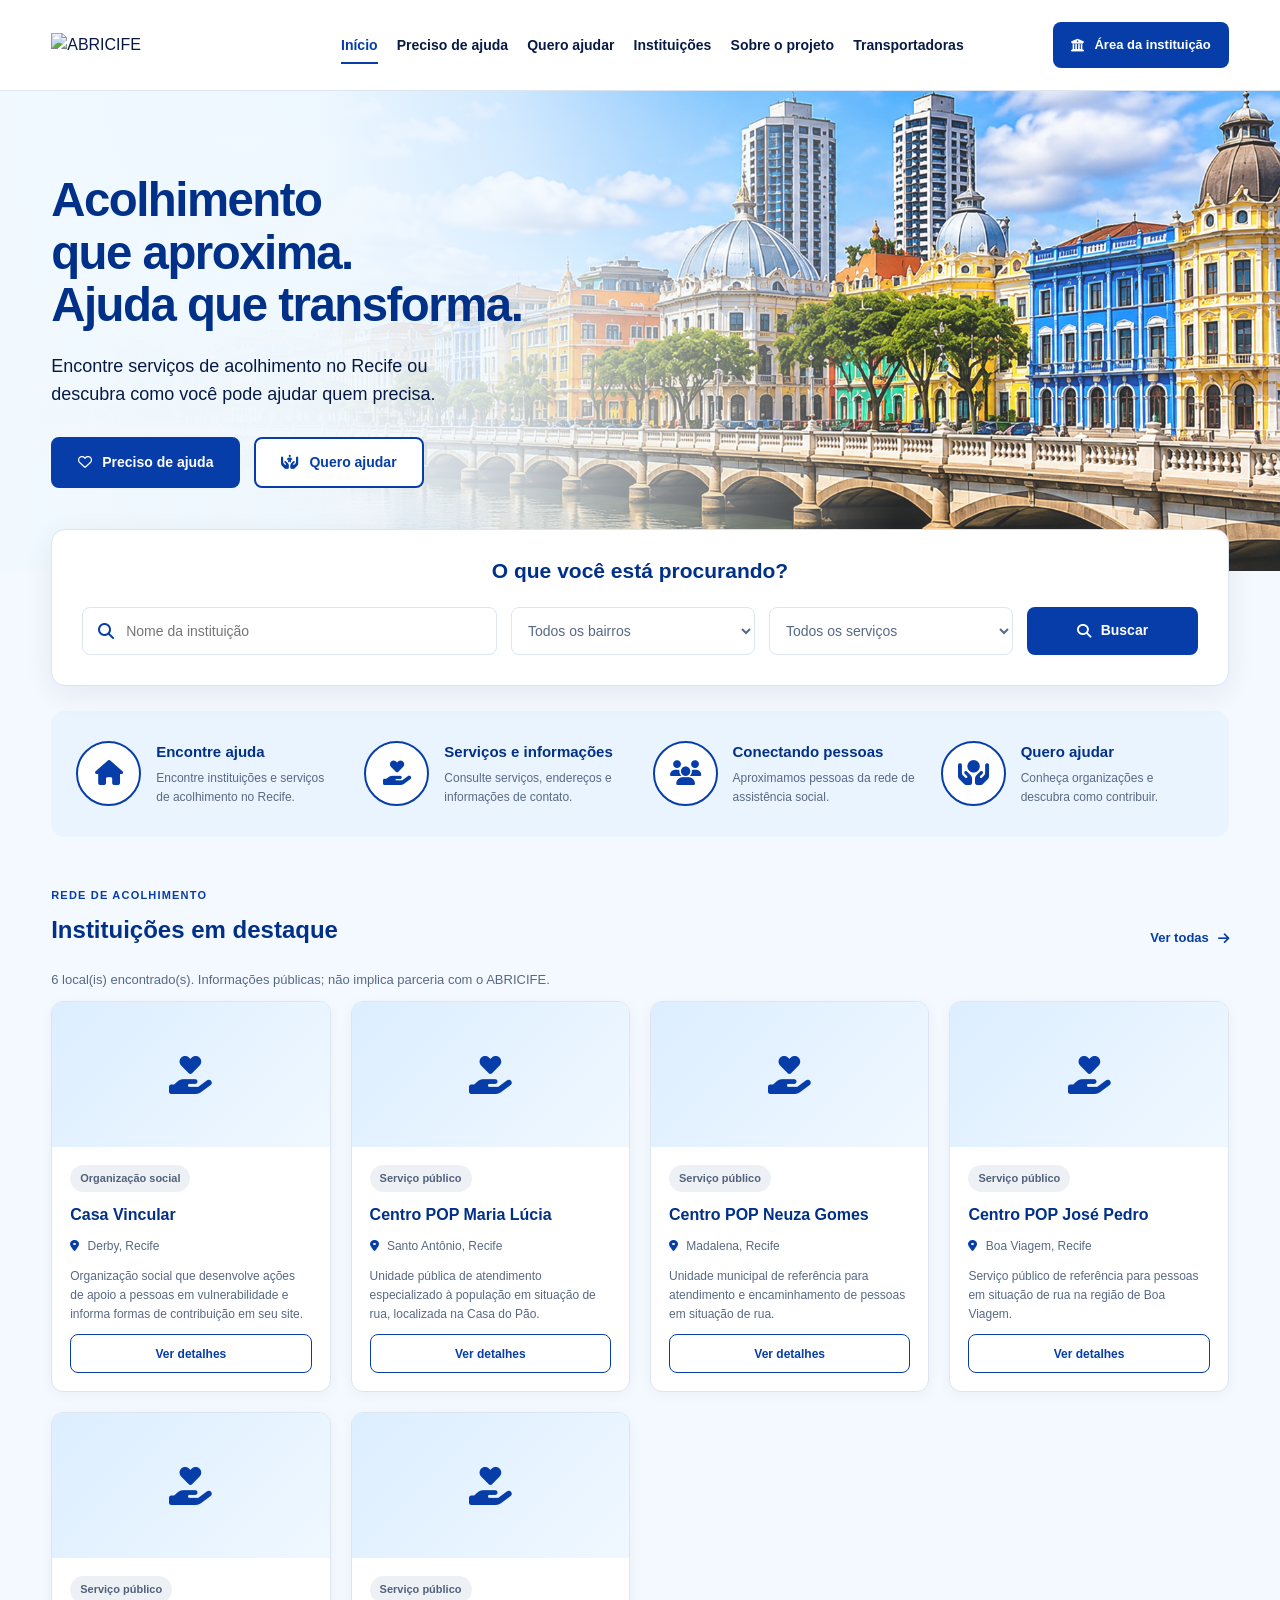
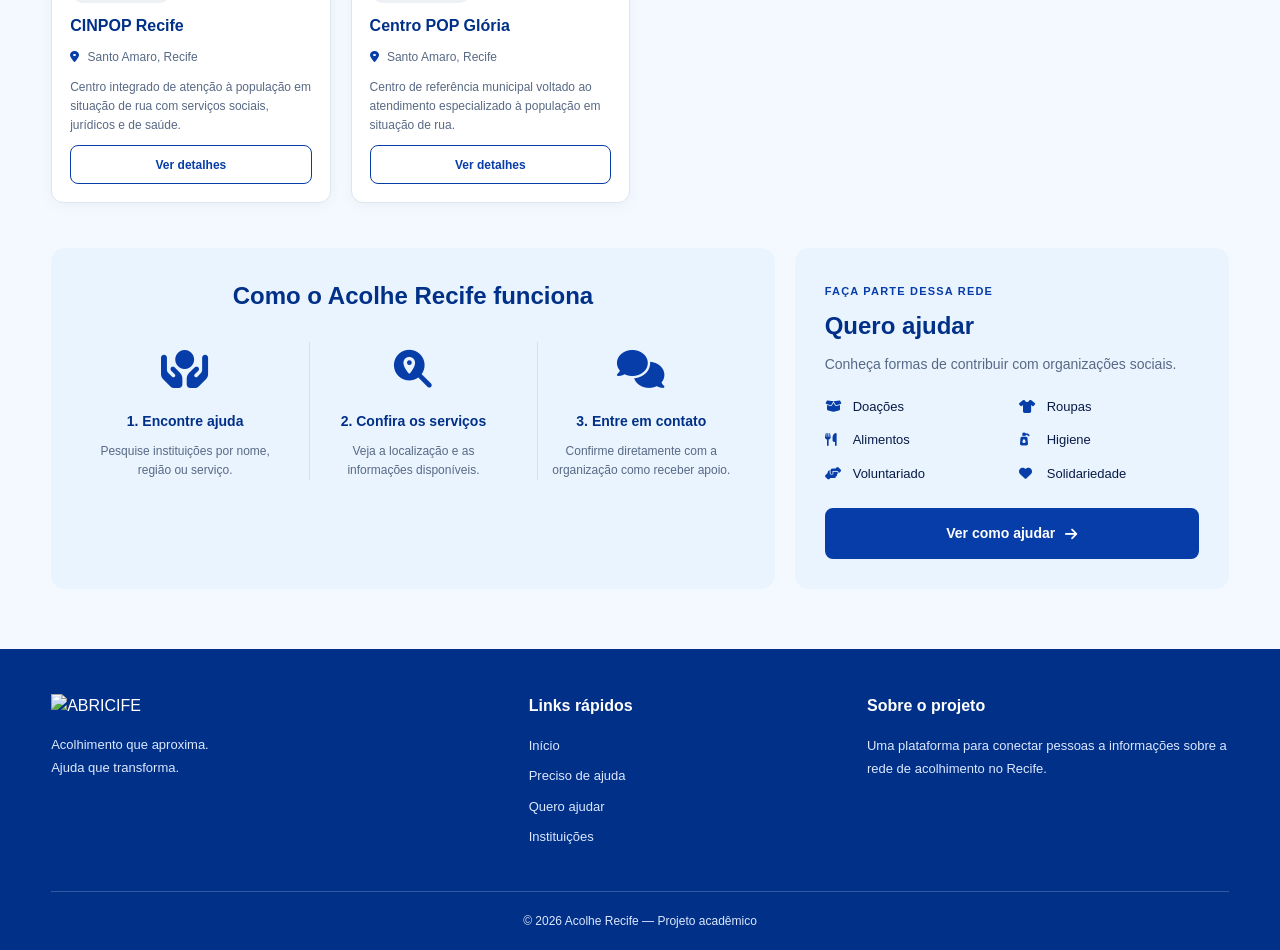
==== commit 9693aee5: "transportadoras add Co-Authored-By: João Assis <229224528+JaoAssis28@users.noreply.github.com> Co-Au" ====
--- a/acolhe-recife/frontend/html/index.html
+++ b/acolhe-recife/frontend/html/index.html
@@ -33,6 +33,7 @@
         <a href="quero-ajudar.html">Quero ajudar</a>
         <a href="instituicoes.html">Instituições</a>
         <a href="sobre.html">Sobre o projeto</a>
+        <a href="transportadoras.html">Transportadoras</a>
       </nav>
 
       <a href="login.html" class="btn-instituicao">
--- a/acolhe-recife/frontend/css/style.css
+++ b/acolhe-recife/frontend/css/style.css
@@ -64,7 +64,7 @@
 
 .header-container {
   width: min(1400px, 92%);
-  min-height: 100px;
+  min-height: 90px;
   margin: auto;
   display: flex;
   align-items: center;
@@ -79,8 +79,8 @@
 }
 
 .logo img {
-  width: 230px;
-  max-height: 85px;
+  width: 200px;
+  max-height: 75px;
   object-fit: contain;
 }
 
@@ -88,7 +88,7 @@
   display: flex;
   align-items: center;
   justify-content: center;
-  gap: clamp(12px, 1.7vw, 30px);
+  gap: clamp(10px, 1.5vw, 25px);
   flex: 1;
 }
 
@@ -166,7 +166,6 @@
   align-items: center;
   padding: 65px max(4%, calc((100% - 1400px) / 2));
   overflow: hidden;
-
   background:
     linear-gradient(
       90deg,
@@ -663,8 +662,8 @@
 
 @media (max-width: 1200px) {
   .logo img {
-    width: 190px;
-    max-height: 75px;
+    width: 175px;
+    max-height: 65px;
   }
 
   .menu {
@@ -737,13 +736,13 @@
 @media (max-width: 600px) {
   .header-container {
     width: 92%;
-    min-height: 85px;
+    min-height: 80px;
     gap: 12px;
   }
 
   .logo img {
-    width: 160px;
-    max-height: 65px;
+    width: 145px;
+    max-height: 55px;
   }
 
   .btn-instituicao {
@@ -755,7 +754,6 @@
     min-height: 480px;
     padding: 50px 5% 85px;
     align-items: flex-start;
-
     background:
       linear-gradient(
         90deg,
@@ -784,10 +782,6 @@
     margin-top: -45px;
   }
 
-  .search-box h2 {
-    font-size: 18px;
-  }
-
   .search-form {
     grid-template-columns: 1fr;
   }
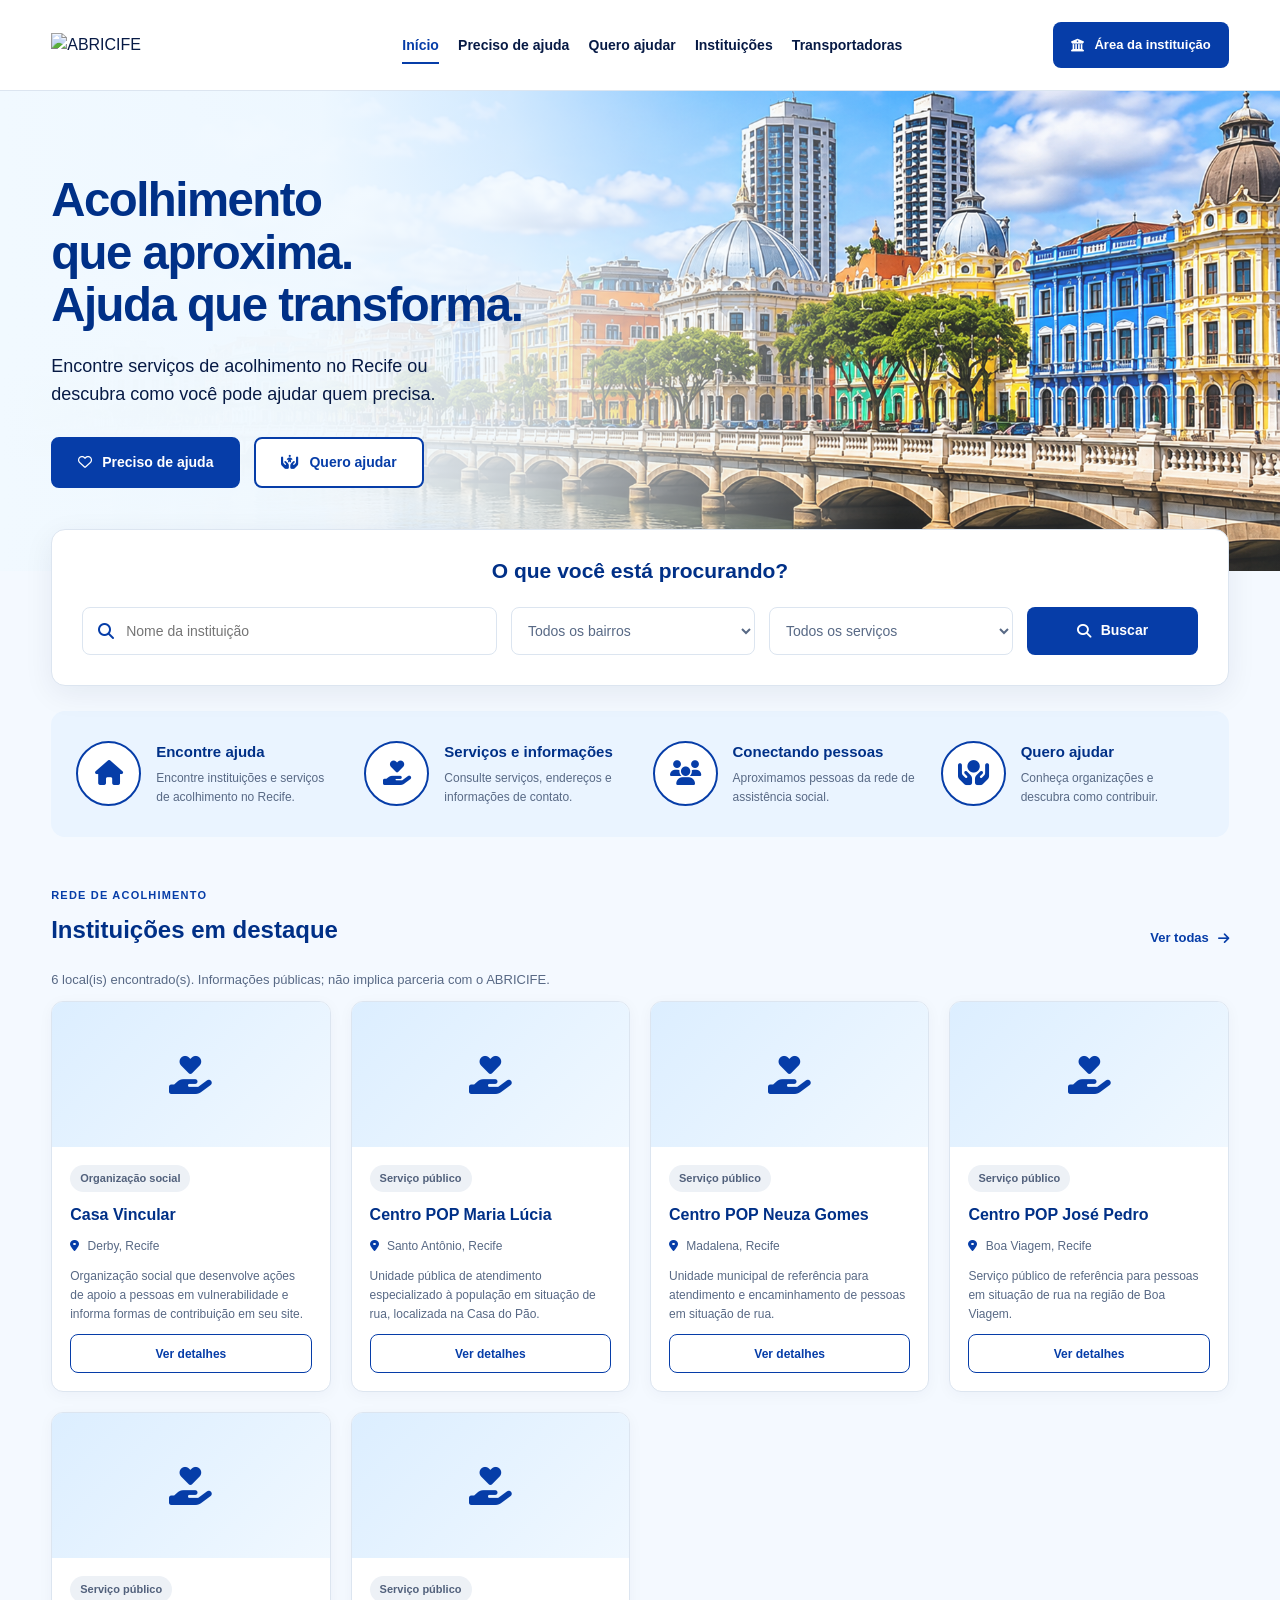
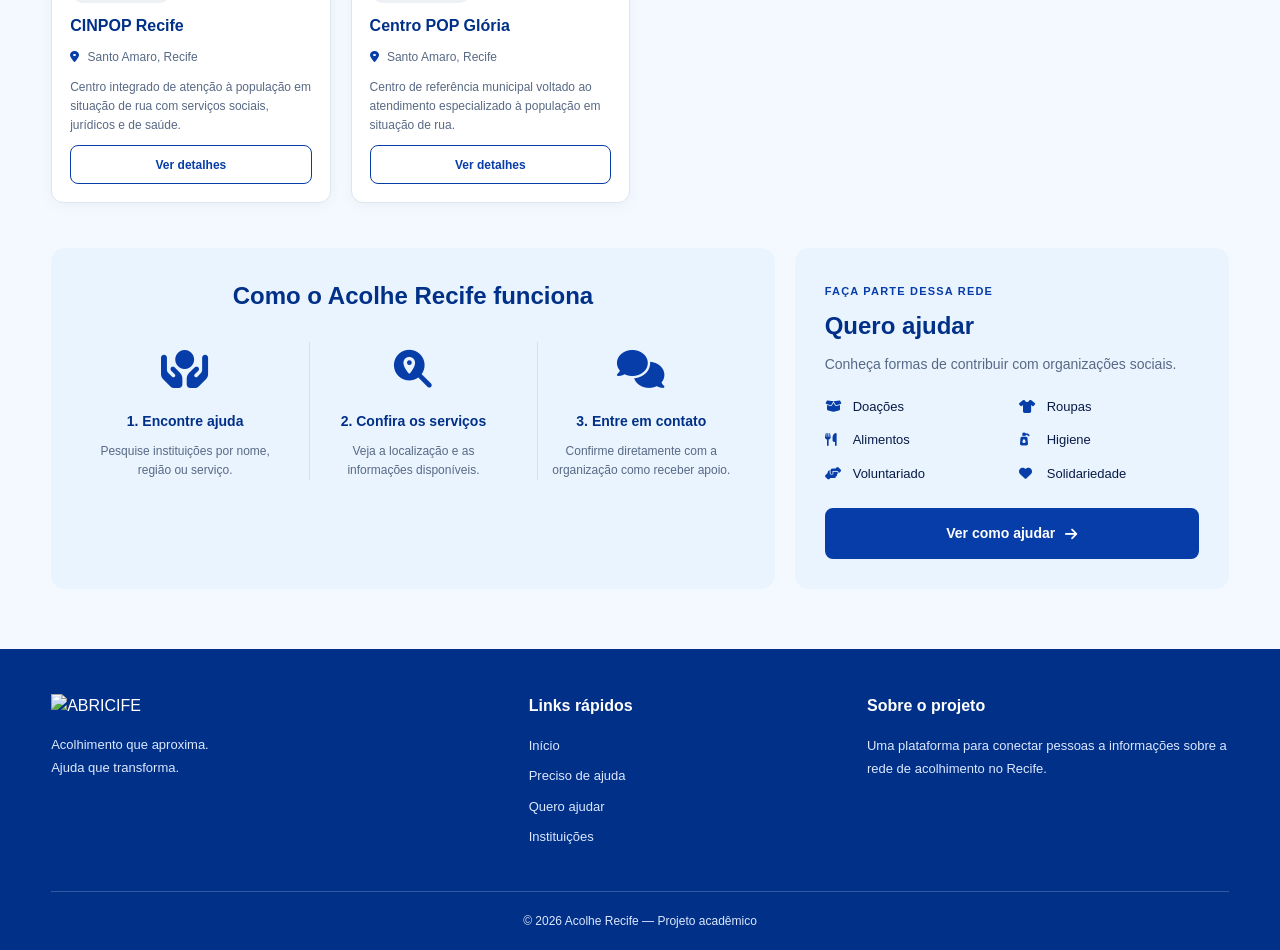
==== commit eba3063f: "nada Co-Authored-By: João Assis <229224528+JaoAssis28@users.noreply.github.com> Co-Authored-By: Mari" ====
--- a/acolhe-recife/frontend/html/index.html
+++ b/acolhe-recife/frontend/html/index.html
@@ -32,7 +32,6 @@
         <a href="preciso-ajuda.html">Preciso de ajuda</a>
         <a href="quero-ajudar.html">Quero ajudar</a>
         <a href="instituicoes.html">Instituições</a>
-        <a href="sobre.html">Sobre o projeto</a>
         <a href="transportadoras.html">Transportadoras</a>
       </nav>
 
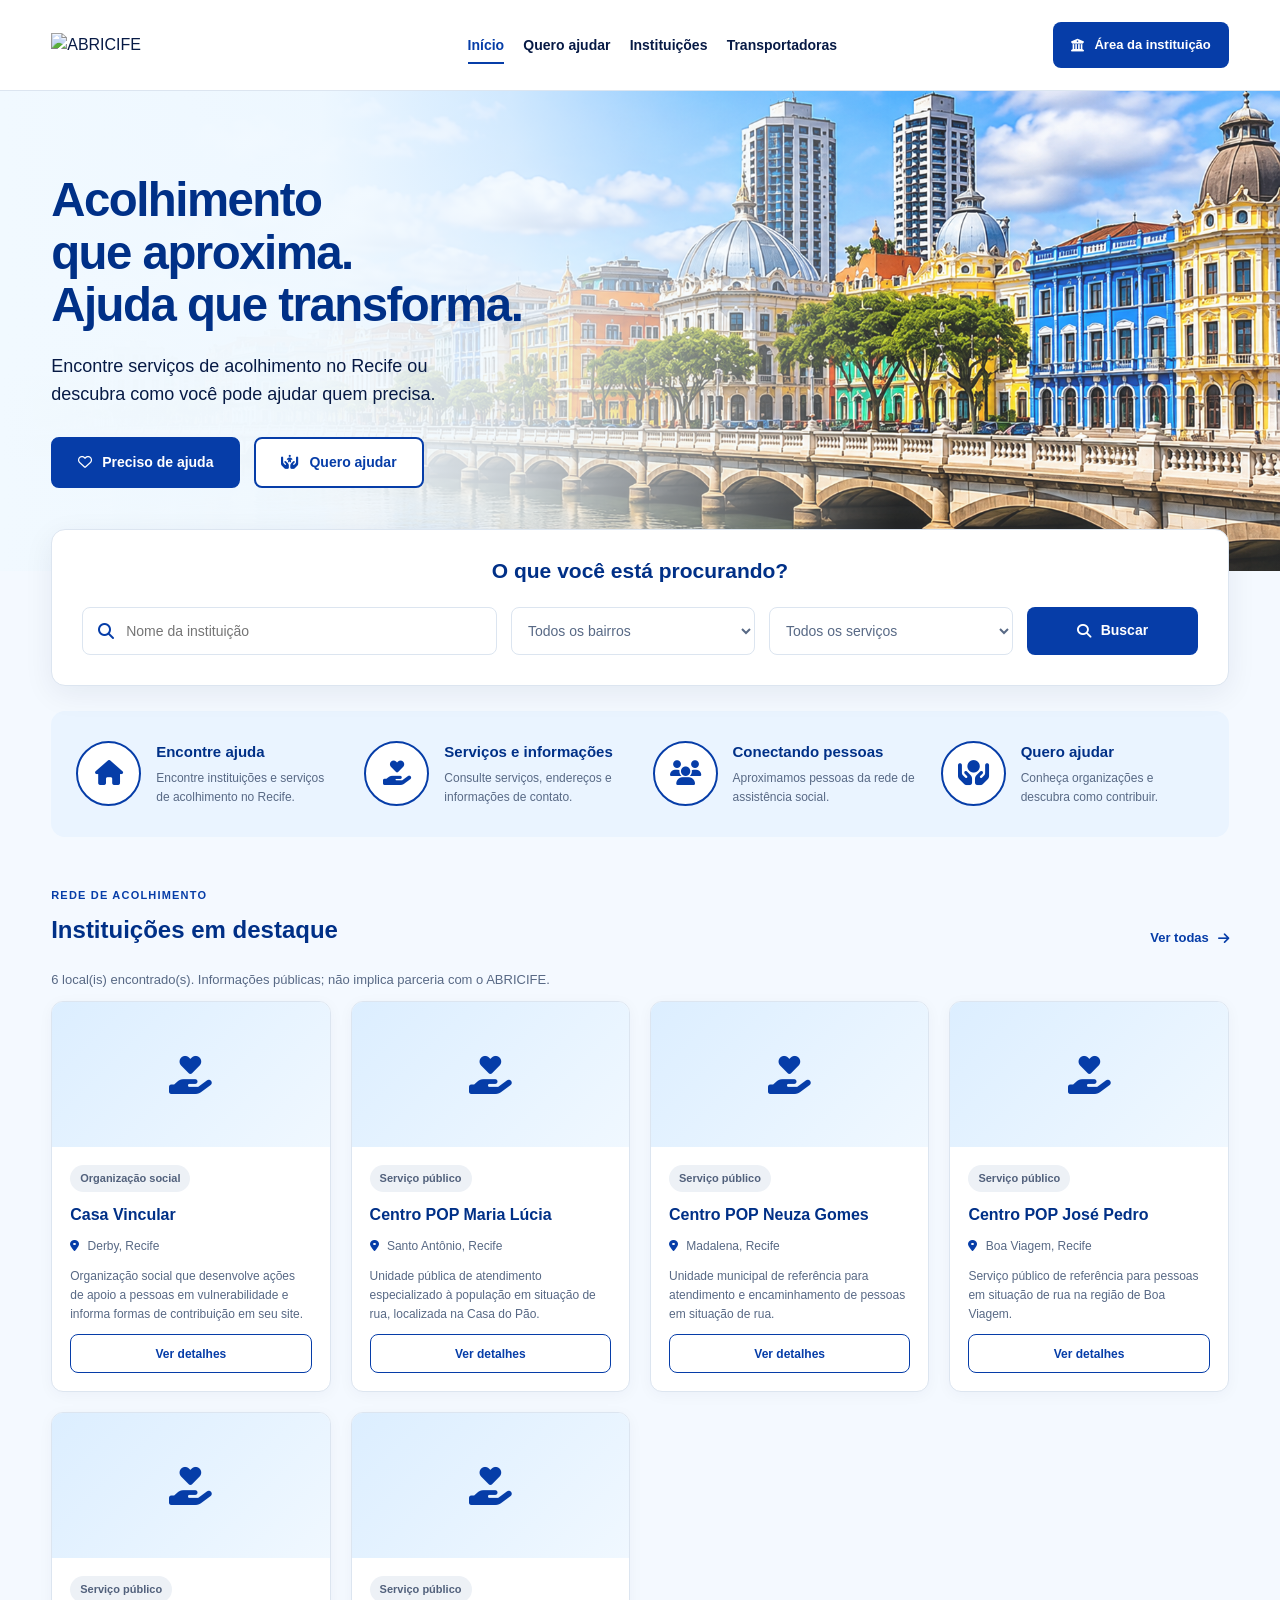
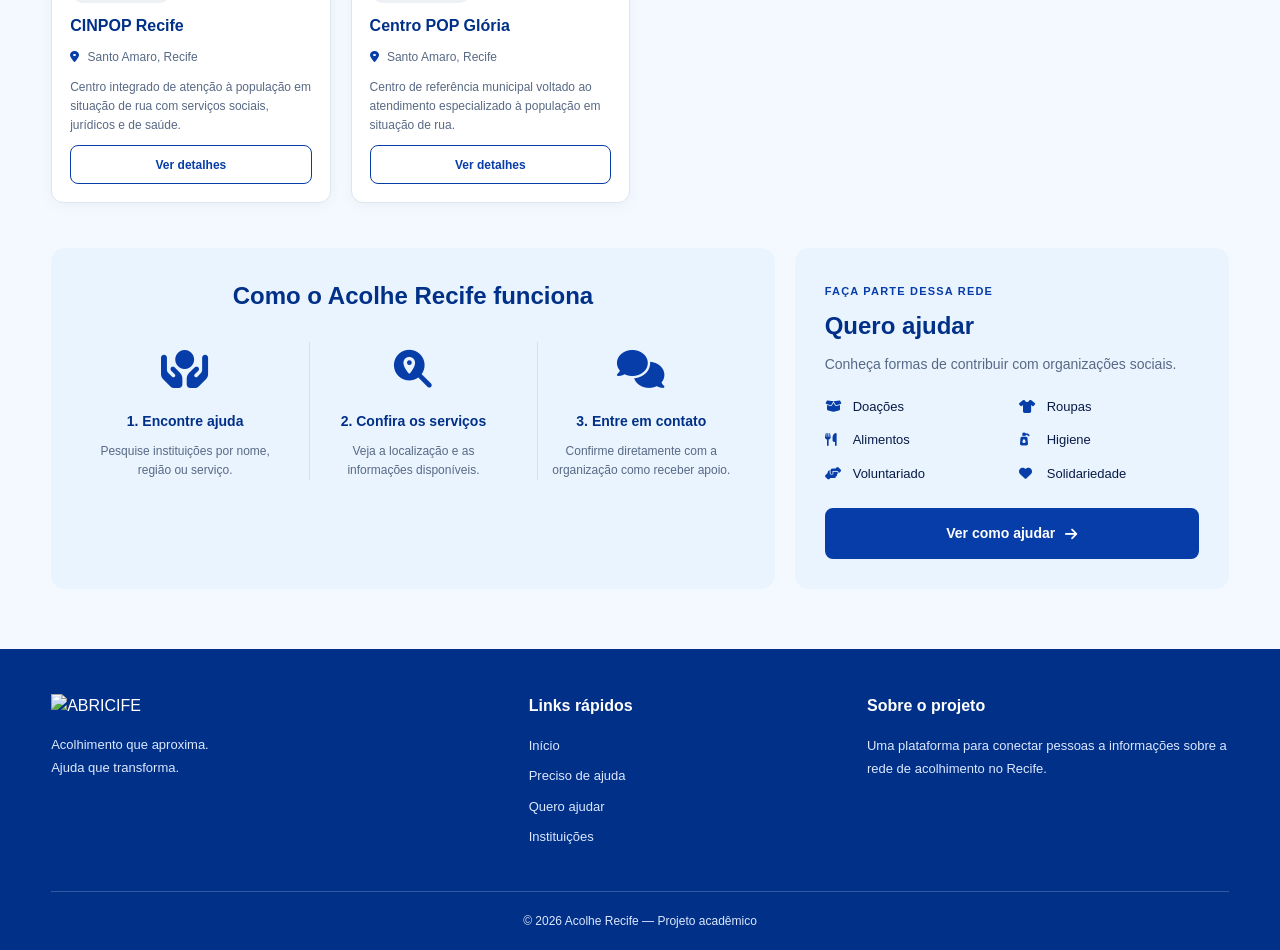
==== commit a1c8dfa6: "att Co-Authored-By: João Assis <229224528+JaoAssis28@users.noreply.github.com> Co-Authored-By: Maria" ====
--- a/acolhe-recife/frontend/html/index.html
+++ b/acolhe-recife/frontend/html/index.html
@@ -29,9 +29,8 @@
 
       <nav class="menu" id="menu" aria-label="Navegação principal">
         <a href="index.html" class="active" aria-current="page">Início</a>
-        <a href="preciso-ajuda.html">Preciso de ajuda</a>
         <a href="quero-ajudar.html">Quero ajudar</a>
-        <a href="instituicoes.html">Instituições</a>
+        <a href="instituicoes.html">Instituições</a> 
         <a href="transportadoras.html">Transportadoras</a>
       </nav>
 
